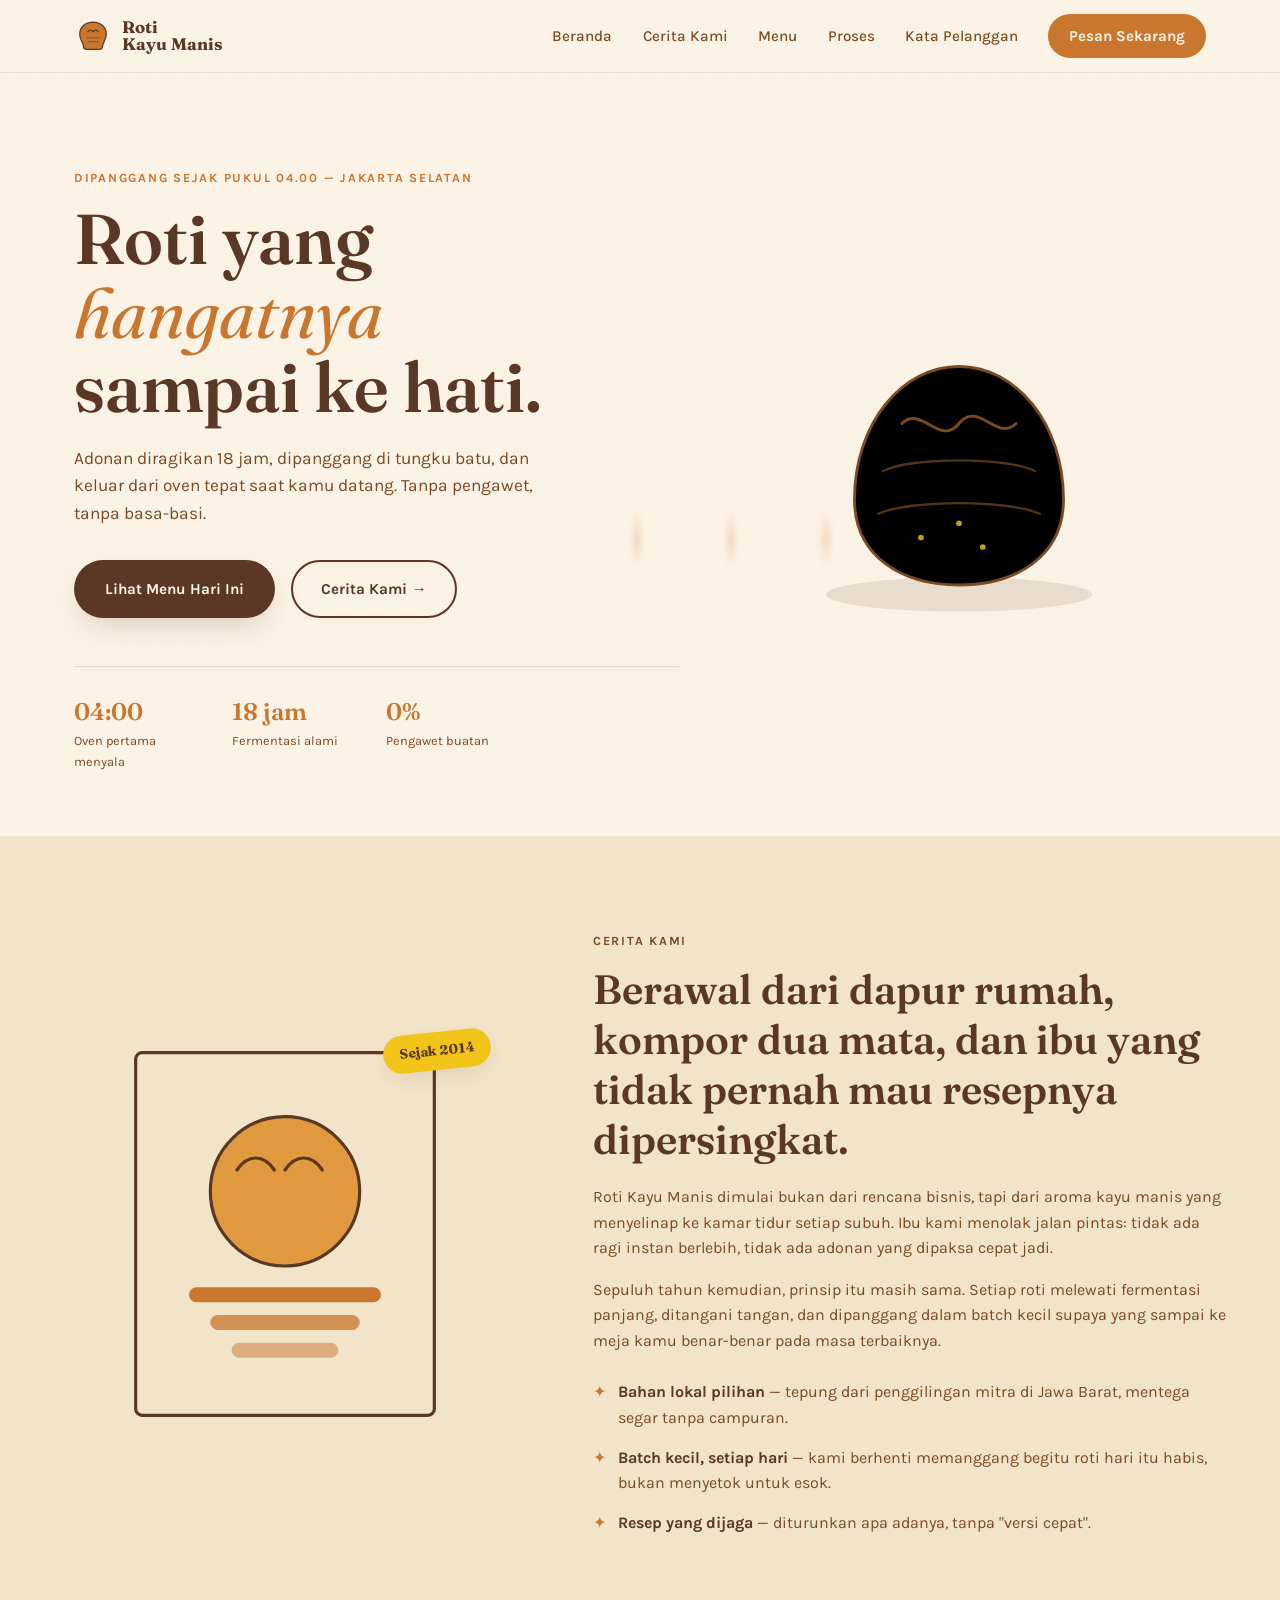
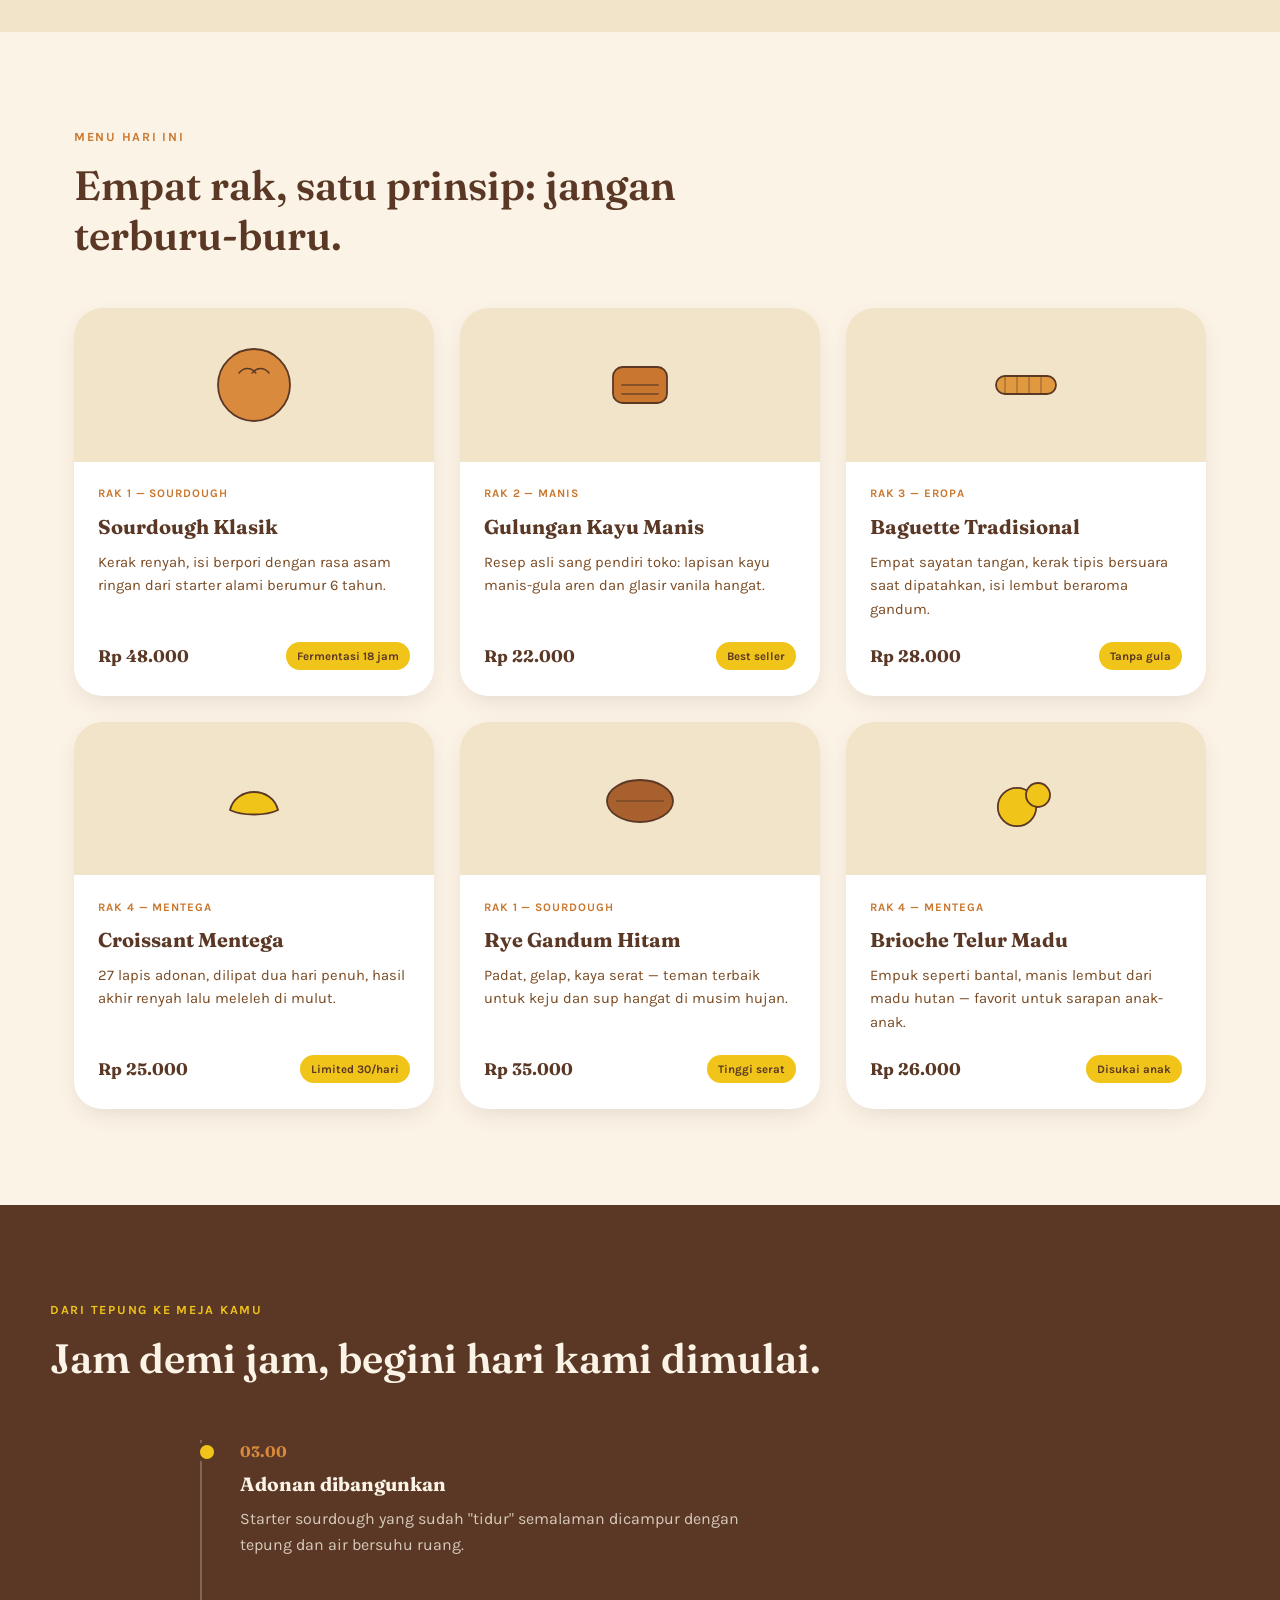
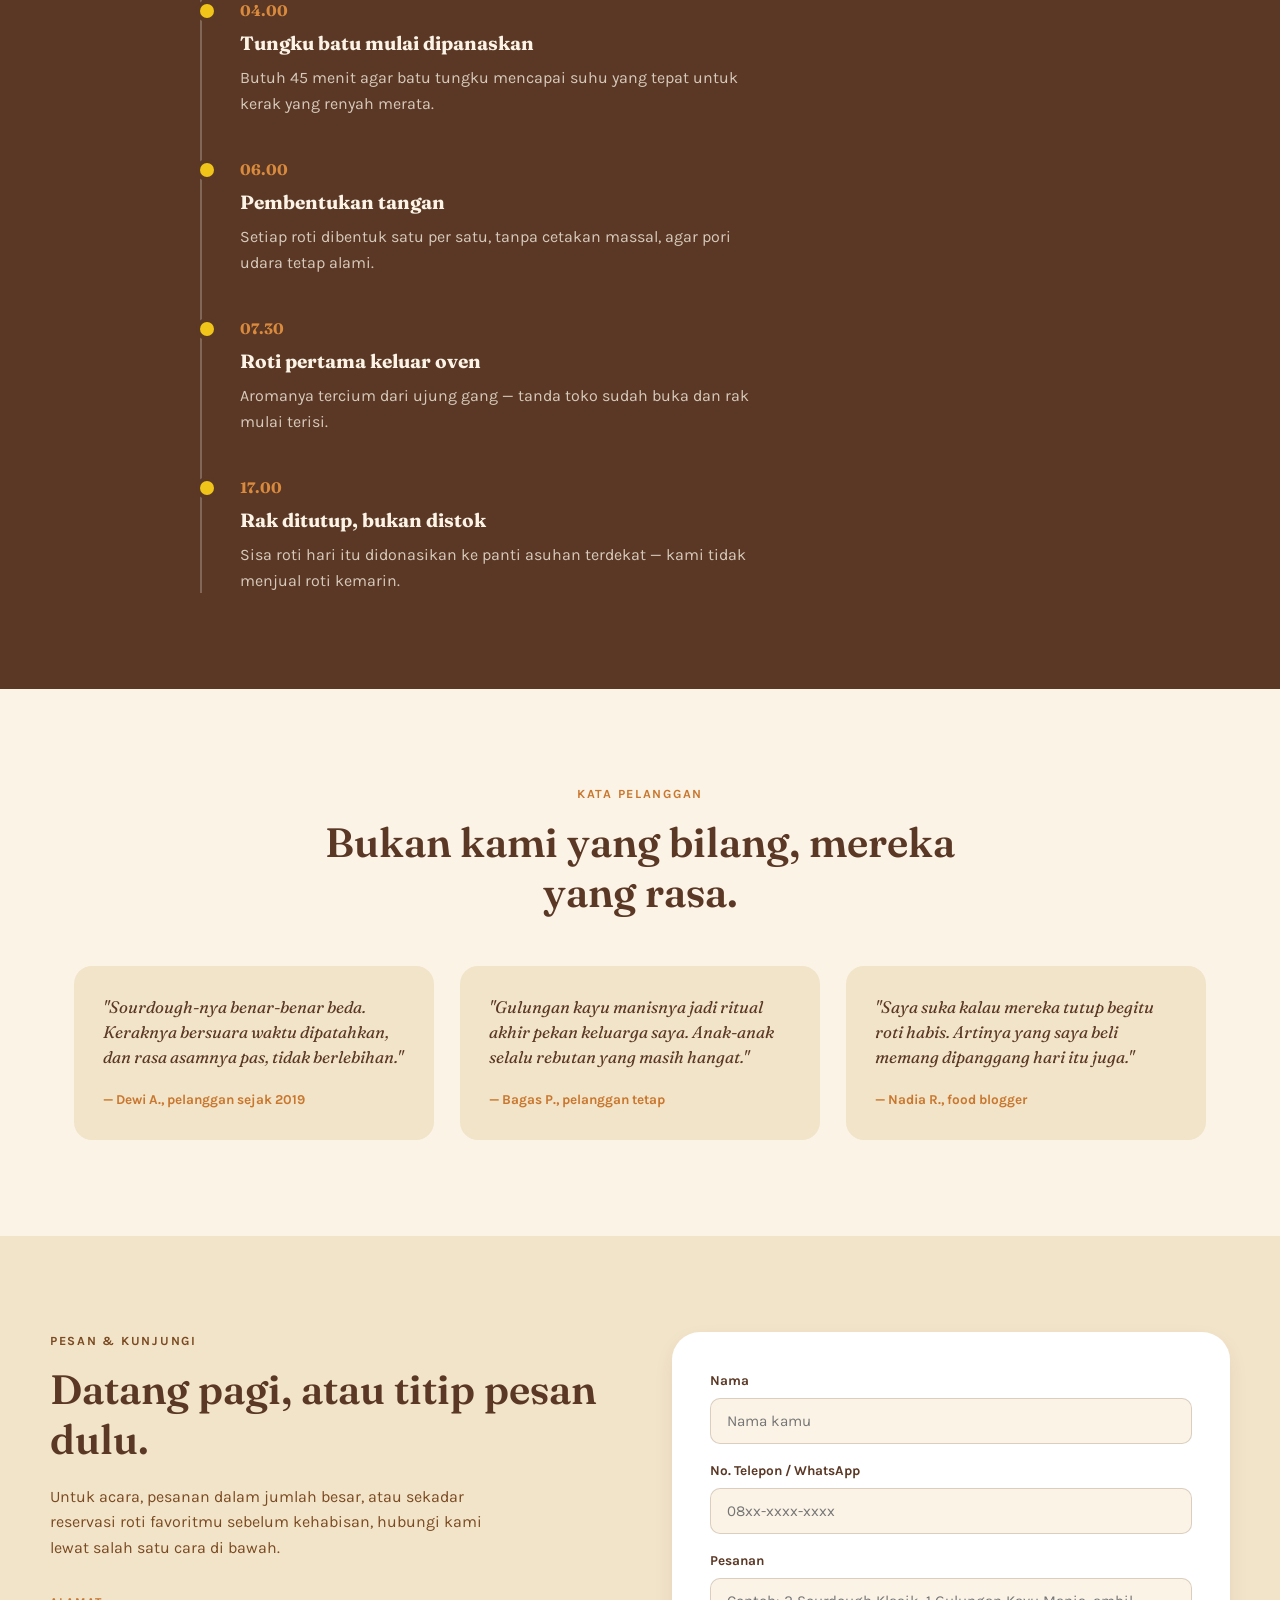
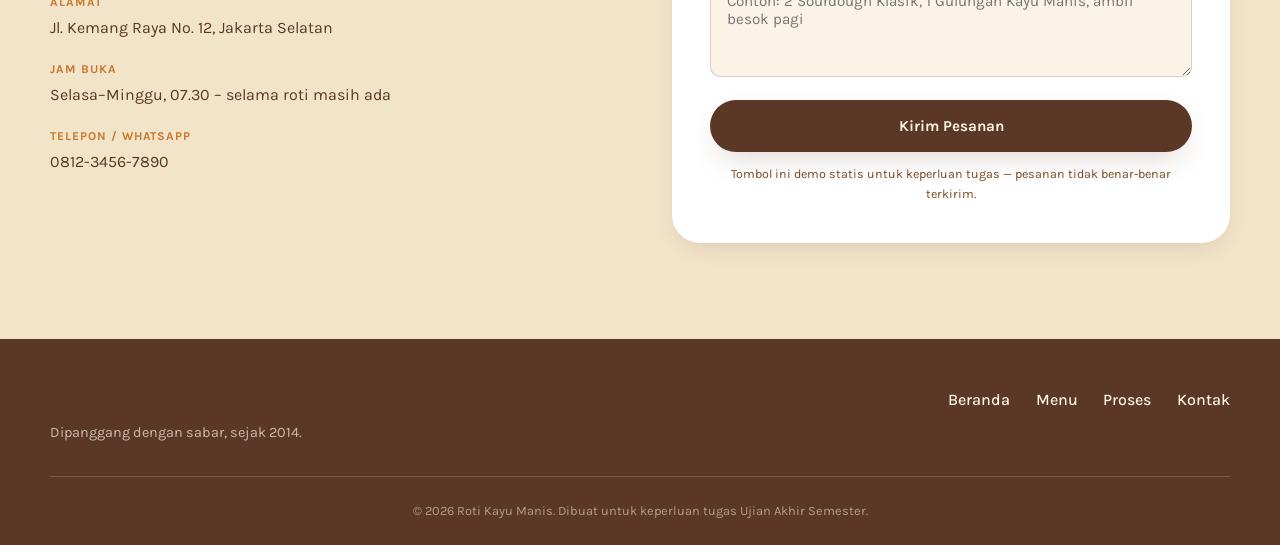
==== index.html @ 939d77a0 "Add files via upload" ====
<!DOCTYPE html>
<html lang="id">
<head>
<meta charset="UTF-8">
<meta name="viewport" content="width=device-width, initial-scale=1.0">
<title>Roti Kayu Manis — Roti Segar Setiap Pagi</title>
<link rel="preconnect" href="https://fonts.googleapis.com">
<link rel="preconnect" href="https://fonts.gstatic.com" crossorigin>
<link href="https://fonts.googleapis.com/css2?family=Fraunces:ital,opsz,wght@0,9..144,300..900;1,9..144,300..900&family=Karla:wght@400;500;700&display=swap" rel="stylesheet">
<link rel="stylesheet" href="style.css">
</head>
<body>

<div class="grain-overlay"></div>

<!-- ====== HEADER ====== -->
<header class="site-header">
  <div class="header-inner">
    <a href="#beranda" class="logo">
      <svg class="logo-mark" viewBox="0 0 60 60" fill="none" xmlns="http://www.w3.org/2000/svg">
        <path d="M30 8C18 8 9 16 9 27c0 9 6 15 6 19 0 3 2 5 5 5h20c3 0 5-2 5-5 0-4 6-10 6-19 0-11-9-19-21-19z" fill="#C9772E"/>
        <path d="M30 8C18 8 9 16 9 27c0 9 6 15 6 19 0 3 2 5 5 5h20c3 0 5-2 5-5 0-4 6-10 6-19 0-11-9-19-21-19z" stroke="#5A3825" stroke-width="2"/>
        <path d="M22 23c2-3 6-3 8 0 2-3 6-3 8 0" stroke="#5A3825" stroke-width="2" stroke-linecap="round"/>
        <line x1="20" y1="33" x2="40" y2="33" stroke="#5A3825" stroke-width="1.5" stroke-linecap="round" opacity="0.6"/>
        <line x1="22" y1="39" x2="38" y2="39" stroke="#5A3825" stroke-width="1.5" stroke-linecap="round" opacity="0.6"/>
      </svg>
      <span class="logo-text">Roti<br>Kayu&nbsp;Manis</span>
    </a>

    <input type="checkbox" id="menu-toggle" class="menu-toggle-input">
    <label for="menu-toggle" class="menu-toggle-btn" aria-label="Buka menu">
      <span></span><span></span><span></span>
    </label>

    <nav class="main-nav">
      <a href="#beranda">Beranda</a>
      <a href="#tentang">Cerita Kami</a>
      <a href="#menu">Menu</a>
      <a href="#proses">Proses</a>
      <a href="#testimoni">Kata Pelanggan</a>
      <a href="#kontak" class="nav-cta">Pesan Sekarang</a>
    </nav>
  </div>
</header>

<!-- ====== HERO ====== -->
<section id="beranda" class="hero">
  <div class="hero-steam" aria-hidden="true">
    <span></span><span></span><span></span><span></span><span></span>
  </div>
  <div class="hero-inner">
    <p class="eyebrow">Dipanggang sejak pukul 04.00 &mdash; Jakarta Selatan</p>
    <h1 class="hero-title">
      Roti yang<br>
      <span class="hero-title-accent">hangatnya</span><br>
      sampai ke hati.
    </h1>
    <p class="hero-sub">Adonan diragikan 18 jam, dipanggang di tungku batu, dan keluar dari oven tepat saat kamu datang. Tanpa pengawet, tanpa basa-basi.</p>
    <div class="hero-actions">
      <a href="#menu" class="btn btn-primary">Lihat Menu Hari Ini</a>
      <a href="#tentang" class="btn btn-ghost">Cerita Kami →</a>
    </div>
    <div class="hero-stats">
      <div class="stat">
        <span class="stat-num">04:00</span>
        <span class="stat-label">Oven pertama menyala</span>
      </div>
      <div class="stat">
        <span class="stat-num">18 jam</span>
        <span class="stat-label">Fermentasi alami</span>
      </div>
      <div class="stat">
        <span class="stat-num">0%</span>
        <span class="stat-label">Pengawet buatan</span>
      </div>
    </div>
  </div>
  <div class="hero-visual" aria-hidden="true">
    <svg viewBox="0 0 400 400" class="hero-bread-svg">
      <ellipse cx="200" cy="330" rx="140" ry="18" fill="#5A3825" opacity="0.12"/>
      <path d="M90 230C90 150 140 90 200 90C260 90 310 150 310 230C310 290 260 320 200 320C140 320 90 290 90 230Z" fill="#D98A3D"/>
      <path d="M90 230C90 150 140 90 200 90C260 90 310 150 310 230C310 290 260 320 200 320C140 320 90 290 90 230Z" stroke="#7A4A22" stroke-width="3"/>
      <path d="M140 150C160 130 180 175 200 150C220 125 240 170 260 150" stroke="#7A4A22" stroke-width="3" stroke-linecap="round" fill="none"/>
      <path d="M120 200C150 185 250 185 280 200" stroke="#7A4A22" stroke-width="2.5" stroke-linecap="round" fill="none" opacity="0.7"/>
      <path d="M115 245C150 230 250 230 285 245" stroke="#7A4A22" stroke-width="2.5" stroke-linecap="round" fill="none" opacity="0.7"/>
      <circle cx="160" cy="270" r="3" fill="#F0C419" opacity="0.8"/>
      <circle cx="225" cy="280" r="3" fill="#F0C419" opacity="0.8"/>
      <circle cx="200" cy="255" r="3" fill="#F0C419" opacity="0.8"/>
    </svg>
  </div>
</section>

<!-- ====== TENTANG / CERITA ====== -->
<section id="tentang" class="about">
  <div class="about-inner">
    <div class="about-image">
      <svg viewBox="0 0 300 360" class="about-svg">
        <rect x="10" y="10" width="280" height="340" rx="6" fill="#F2E4C9" stroke="#5A3825" stroke-width="3"/>
        <circle cx="150" cy="140" r="70" fill="#E0993F" stroke="#5A3825" stroke-width="3"/>
        <path d="M105 120c10-15 25-15 35 0" stroke="#5A3825" stroke-width="3" stroke-linecap="round" fill="none"/>
        <path d="M150 120c10-15 25-15 35 0" stroke="#5A3825" stroke-width="3" stroke-linecap="round" fill="none"/>
        <rect x="60" y="230" width="180" height="14" rx="7" fill="#C9772E"/>
        <rect x="80" y="256" width="140" height="14" rx="7" fill="#C9772E" opacity="0.75"/>
        <rect x="100" y="282" width="100" height="14" rx="7" fill="#C9772E" opacity="0.5"/>
      </svg>
      <span class="about-tag">Sejak 2014</span>
    </div>
    <div class="about-copy">
      <p class="eyebrow">Cerita Kami</p>
      <h2 class="section-title">Berawal dari dapur rumah, kompor dua mata, dan ibu yang tidak pernah mau resepnya dipersingkat.</h2>
      <p>Roti Kayu Manis dimulai bukan dari rencana bisnis, tapi dari aroma kayu manis yang menyelinap ke kamar tidur setiap subuh. Ibu kami menolak jalan pintas: tidak ada ragi instan berlebih, tidak ada adonan yang dipaksa cepat jadi.</p>
      <p>Sepuluh tahun kemudian, prinsip itu masih sama. Setiap roti melewati fermentasi panjang, ditangani tangan, dan dipanggang dalam batch kecil supaya yang sampai ke meja kamu benar-benar pada masa terbaiknya.</p>
      <ul class="about-points">
        <li><strong>Bahan lokal pilihan</strong> — tepung dari penggilingan mitra di Jawa Barat, mentega segar tanpa campuran.</li>
        <li><strong>Batch kecil, setiap hari</strong> — kami berhenti memanggang begitu roti hari itu habis, bukan menyetok untuk esok.</li>
        <li><strong>Resep yang dijaga</strong> — diturunkan apa adanya, tanpa "versi cepat".</li>
      </ul>
    </div>
  </div>
</section>

<!-- ====== MENU ====== -->
<section id="menu" class="menu">
  <div class="menu-head">
    <p class="eyebrow">Menu Hari Ini</p>
    <h2 class="section-title">Empat rak, satu prinsip: jangan terburu-buru.</h2>
  </div>

  <div class="menu-grid">

    <article class="menu-card">
      <div class="menu-card-visual" data-shape="sourdough">
        <svg viewBox="0 0 160 160"><circle cx="80" cy="80" r="60" fill="#D98A3D" stroke="#5A3825" stroke-width="3"/><path d="M55 60c8-10 20-10 28 0M77 60c8-10 20-10 28 0" stroke="#5A3825" stroke-width="2.5" fill="none" stroke-linecap="round"/></svg>
      </div>
      <div class="menu-card-body">
        <span class="menu-rak">Rak 1 &mdash; Sourdough</span>
        <h3>Sourdough Klasik</h3>
        <p>Kerak renyah, isi berpori dengan rasa asam ringan dari starter alami berumur 6 tahun.</p>
        <div class="menu-card-foot">
          <span class="price">Rp 48.000</span>
          <span class="badge">Fermentasi 18 jam</span>
        </div>
      </div>
    </article>

    <article class="menu-card">
      <div class="menu-card-visual" data-shape="cinnamon">
        <svg viewBox="0 0 160 160"><rect x="35" y="50" width="90" height="60" rx="16" fill="#C9772E" stroke="#5A3825" stroke-width="3"/><path d="M50 80h60M50 95h60" stroke="#5A3825" stroke-width="3" stroke-linecap="round" opacity="0.6"/></svg>
      </div>
      <div class="menu-card-body">
        <span class="menu-rak">Rak 2 &mdash; Manis</span>
        <h3>Gulungan Kayu Manis</h3>
        <p>Resep asli sang pendiri toko: lapisan kayu manis-gula aren dan glasir vanila hangat.</p>
        <div class="menu-card-foot">
          <span class="price">Rp 22.000</span>
          <span class="badge">Best seller</span>
        </div>
      </div>
    </article>

    <article class="menu-card">
      <div class="menu-card-visual" data-shape="baguette">
        <svg viewBox="0 0 160 160"><rect x="30" y="65" width="100" height="30" rx="15" fill="#E0993F" stroke="#5A3825" stroke-width="3"/><path d="M45 65v30M65 65v30M85 65v30M105 65v30" stroke="#5A3825" stroke-width="2" opacity="0.5"/></svg>
      </div>
      <div class="menu-card-body">
        <span class="menu-rak">Rak 3 &mdash; Eropa</span>
        <h3>Baguette Tradisional</h3>
        <p>Empat sayatan tangan, kerak tipis bersuara saat dipatahkan, isi lembut beraroma gandum.</p>
        <div class="menu-card-foot">
          <span class="price">Rp 28.000</span>
          <span class="badge">Tanpa gula</span>
        </div>
      </div>
    </article>

    <article class="menu-card">
      <div class="menu-card-visual" data-shape="croissant">
        <svg viewBox="0 0 160 160"><path d="M40 100c10-40 70-40 80 0c-20 10-60 10-80 0Z" fill="#F0C419" stroke="#5A3825" stroke-width="3"/></svg>
      </div>
      <div class="menu-card-body">
        <span class="menu-rak">Rak 4 &mdash; Mentega</span>
        <h3>Croissant Mentega</h3>
        <p>27 lapis adonan, dilipat dua hari penuh, hasil akhir renyah lalu meleleh di mulut.</p>
        <div class="menu-card-foot">
          <span class="price">Rp 25.000</span>
          <span class="badge">Limited 30/hari</span>
        </div>
      </div>
    </article>

    <article class="menu-card">
      <div class="menu-card-visual" data-shape="rye">
        <svg viewBox="0 0 160 160"><ellipse cx="80" cy="85" rx="55" ry="35" fill="#A8602E" stroke="#5A3825" stroke-width="3"/><line x1="40" y1="85" x2="120" y2="85" stroke="#5A3825" stroke-width="2.5" opacity="0.6"/></svg>
      </div>
      <div class="menu-card-body">
        <span class="menu-rak">Rak 1 &mdash; Sourdough</span>
        <h3>Rye Gandum Hitam</h3>
        <p>Padat, gelap, kaya serat &mdash; teman terbaik untuk keju dan sup hangat di musim hujan.</p>
        <div class="menu-card-foot">
          <span class="price">Rp 35.000</span>
          <span class="badge">Tinggi serat</span>
        </div>
      </div>
    </article>

    <article class="menu-card">
      <div class="menu-card-visual" data-shape="brioche">
        <svg viewBox="0 0 160 160"><circle cx="65" cy="95" r="32" fill="#F0C419" stroke="#5A3825" stroke-width="3"/><circle cx="100" cy="75" r="20" fill="#F0C419" stroke="#5A3825" stroke-width="3"/></svg>
      </div>
      <div class="menu-card-body">
        <span class="menu-rak">Rak 4 &mdash; Mentega</span>
        <h3>Brioche Telur Madu</h3>
        <p>Empuk seperti bantal, manis lembut dari madu hutan &mdash; favorit untuk sarapan anak-anak.</p>
        <div class="menu-card-foot">
          <span class="price">Rp 26.000</span>
          <span class="badge">Disukai anak</span>
        </div>
      </div>
    </article>

  </div>
</section>

<!-- ====== PROSES ====== -->
<section id="proses" class="proses">
  <div class="proses-head">
    <p class="eyebrow">Dari Tepung ke Meja Kamu</p>
    <h2 class="section-title">Jam demi jam, begini hari kami dimulai.</h2>
  </div>
  <div class="timeline">
    <div class="timeline-item">
      <span class="timeline-time">03.00</span>
      <div class="timeline-dot"></div>
      <div class="timeline-text">
        <h3>Adonan dibangunkan</h3>
        <p>Starter sourdough yang sudah "tidur" semalaman dicampur dengan tepung dan air bersuhu ruang.</p>
      </div>
    </div>
    <div class="timeline-item">
      <span class="timeline-time">04.00</span>
      <div class="timeline-dot"></div>
      <div class="timeline-text">
        <h3>Tungku batu mulai dipanaskan</h3>
        <p>Butuh 45 menit agar batu tungku mencapai suhu yang tepat untuk kerak yang renyah merata.</p>
      </div>
    </div>
    <div class="timeline-item">
      <span class="timeline-time">06.00</span>
      <div class="timeline-dot"></div>
      <div class="timeline-text">
        <h3>Pembentukan tangan</h3>
        <p>Setiap roti dibentuk satu per satu, tanpa cetakan massal, agar pori udara tetap alami.</p>
      </div>
    </div>
    <div class="timeline-item">
      <span class="timeline-time">07.30</span>
      <div class="timeline-dot"></div>
      <div class="timeline-text">
        <h3>Roti pertama keluar oven</h3>
        <p>Aromanya tercium dari ujung gang &mdash; tanda toko sudah buka dan rak mulai terisi.</p>
      </div>
    </div>
    <div class="timeline-item">
      <span class="timeline-time">17.00</span>
      <div class="timeline-dot"></div>
      <div class="timeline-text">
        <h3>Rak ditutup, bukan distok</h3>
        <p>Sisa roti hari itu didonasikan ke panti asuhan terdekat &mdash; kami tidak menjual roti kemarin.</p>
      </div>
    </div>
  </div>
</section>

<!-- ====== TESTIMONI ====== -->
<section id="testimoni" class="testimoni">
  <p class="eyebrow center">Kata Pelanggan</p>
  <h2 class="section-title center">Bukan kami yang bilang, mereka yang rasa.</h2>
  <div class="testimoni-grid">
    <figure class="testimoni-card">
      <blockquote>"Sourdough-nya benar-benar beda. Keraknya bersuara waktu dipatahkan, dan rasa asamnya pas, tidak berlebihan."</blockquote>
      <figcaption>— Dewi A., pelanggan sejak 2019</figcaption>
    </figure>
    <figure class="testimoni-card">
      <blockquote>"Gulungan kayu manisnya jadi ritual akhir pekan keluarga saya. Anak-anak selalu rebutan yang masih hangat."</blockquote>
      <figcaption>— Bagas P., pelanggan tetap</figcaption>
    </figure>
    <figure class="testimoni-card">
      <blockquote>"Saya suka kalau mereka tutup begitu roti habis. Artinya yang saya beli memang dipanggang hari itu juga."</blockquote>
      <figcaption>— Nadia R., food blogger</figcaption>
    </figure>
  </div>
</section>

<!-- ====== KONTAK / PESAN ====== -->
<section id="kontak" class="kontak">
  <div class="kontak-inner">
    <div class="kontak-copy">
      <p class="eyebrow">Pesan & Kunjungi</p>
      <h2 class="section-title">Datang pagi, atau titip pesan dulu.</h2>
      <p>Untuk acara, pesanan dalam jumlah besar, atau sekadar reservasi roti favoritmu sebelum kehabisan, hubungi kami lewat salah satu cara di bawah.</p>
      <div class="kontak-list">
        <div class="kontak-item">
          <span class="kontak-label">Alamat</span>
          <span>Jl. Kemang Raya No. 12, Jakarta Selatan</span>
        </div>
        <div class="kontak-item">
          <span class="kontak-label">Jam Buka</span>
          <span>Selasa&ndash;Minggu, 07.30 &ndash; selama roti masih ada</span>
        </div>
        <div class="kontak-item">
          <span class="kontak-label">Telepon / WhatsApp</span>
          <span>0812-3456-7890</span>
        </div>
      </div>
    </div>
    <form class="kontak-form" onsubmit="return false;">
      <label for="nama">Nama</label>
      <input type="text" id="nama" name="nama" placeholder="Nama kamu" required>

      <label for="telepon">No. Telepon / WhatsApp</label>
      <input type="tel" id="telepon" name="telepon" placeholder="08xx-xxxx-xxxx" required>

      <label for="pesan">Pesanan</label>
      <textarea id="pesan" name="pesan" rows="4" placeholder="Contoh: 2 Sourdough Klasik, 1 Gulungan Kayu Manis, ambil besok pagi"></textarea>

      <button type="submit" class="btn btn-primary btn-full">Kirim Pesanan</button>
      <p class="form-note">Tombol ini demo statis untuk keperluan tugas &mdash; pesanan tidak benar-benar terkirim.</p>
    </form>
  </div>
</section>

<!-- ====== FOOTER ====== -->
<footer class="site-footer">
  <div class="footer-inner">
    <div class="footer-brand">
      <span class="logo-text small">Roti Kayu Manis</span>
      <p>Dipanggang dengan sabar, sejak 2014.</p>
    </div>
    <div class="footer-links">
      <a href="#beranda">Beranda</a>
      <a href="#menu">Menu</a>
      <a href="#proses">Proses</a>
      <a href="#kontak">Kontak</a>
    </div>
  </div>
  <p class="footer-copy">© 2026 Roti Kayu Manis. Dibuat untuk keperluan tugas Ujian Akhir Semester.</p>
</footer>

</body>
</html>
---- style.css ----
/* =========================================================
   ROTI KAYU MANIS — Stylesheet
   Palette  : #FBF3E6 (krim tepung) #5A3825 (cokelat panggang)
              #C9772E (karamel) #D98A3D (roti madu) #F0C419 (mentega)
   Display  : Fraunces (serif berkarakter, untuk judul)
   Body     : Karla (sans, untuk teks & UI)
   ========================================================= */

:root{
  --cream:      #FBF3E6;
  --cream-deep: #F2E4C9;
  --brown:      #5A3825;
  --brown-soft: #7A4A22;
  --caramel:    #C9772E;
  --honey:      #D98A3D;
  --butter:     #F0C419;
  --rye:        #A8602E;

  --font-display: "Fraunces", serif;
  --font-body: "Karla", sans-serif;

  --radius-s: 10px;
  --radius-m: 18px;
  --radius-l: 28px;

  --shadow-soft: 0 12px 30px -10px rgba(90,56,37,0.25);
  --shadow-card: 0 8px 24px -8px rgba(90,56,37,0.18);
}

*{ box-sizing: border-box; }
html{ scroll-behavior: smooth; }

body{
  margin: 0;
  background: var(--cream);
  color: var(--brown);
  font-family: var(--font-body);
  line-height: 1.6;
  -webkit-font-smoothing: antialiased;
  overflow-x: hidden;
}

img, svg{ display: block; max-width: 100%; }

a{ color: inherit; text-decoration: none; }

ul{ margin: 0; padding: 0; }

/* subtle paper-grain texture overlay across whole site */
.grain-overlay{
  position: fixed;
  inset: 0;
  pointer-events: none;
  z-index: 999;
  opacity: 0.5;
  mix-blend-mode: multiply;
  background-image:
    radial-gradient(rgba(90,56,37,0.035) 1px, transparent 1px);
  background-size: 3px 3px;
}

@media (prefers-reduced-motion: reduce){
  *{ animation: none !important; transition: none !important; }
  html{ scroll-behavior: auto; }
}

/* ---------- Shared type ---------- */
.eyebrow{
  font-family: var(--font-body);
  font-weight: 700;
  font-size: 0.78rem;
  letter-spacing: 0.14em;
  text-transform: uppercase;
  color: var(--caramel);
  margin: 0 0 0.8rem;
}
.eyebrow.center{ text-align: center; }

.section-title{
  font-family: var(--font-display);
  font-weight: 600;
  font-style: normal;
  font-size: clamp(1.7rem, 3.2vw, 2.6rem);
  line-height: 1.22;
  margin: 0 0 1.2rem;
  color: var(--brown);
}
.section-title.center{ text-align: center; max-width: 720px; margin-inline: auto; margin-bottom: 3rem; }

/* ---------- Buttons ---------- */
.btn{
  display: inline-flex;
  align-items: center;
  justify-content: center;
  gap: 0.5rem;
  font-family: var(--font-body);
  font-weight: 700;
  font-size: 0.95rem;
  padding: 0.95rem 1.8rem;
  border-radius: 999px;
  border: 2px solid transparent;
  cursor: pointer;
  transition: transform 0.18s ease, box-shadow 0.18s ease, background 0.18s ease;
  white-space: nowrap;
}
.btn-primary{
  background: var(--brown);
  color: var(--cream);
  box-shadow: var(--shadow-soft);
}
.btn-primary:hover{ transform: translateY(-2px); background: var(--brown-soft); }
.btn-ghost{
  background: transparent;
  border-color: var(--brown);
  color: var(--brown);
}
.btn-ghost:hover{ background: var(--brown); color: var(--cream); }
.btn-full{ width: 100%; }
.btn:focus-visible{ outline: 3px solid var(--butter); outline-offset: 2px; }

/* =========================================================
   HEADER
   ========================================================= */
.site-header{
  position: sticky;
  top: 0;
  z-index: 100;
  background: rgba(251,243,230,0.92);
  backdrop-filter: blur(8px);
  border-bottom: 1px solid rgba(90,56,37,0.12);
}
.header-inner{
  max-width: 1180px;
  margin: 0 auto;
  padding: 0.9rem 1.5rem;
  display: flex;
  align-items: center;
  justify-content: space-between;
}
.logo{
  display: flex;
  align-items: center;
  gap: 0.6rem;
}
.logo-mark{ width: 38px; height: 38px; flex-shrink: 0; }
.logo-text{
  font-family: var(--font-display);
  font-weight: 700;
  font-size: 1.05rem;
  line-height: 1.05;
  color: var(--brown);
}
.logo-text.small{ font-size: 1.2rem; }

.main-nav{
  display: flex;
  align-items: center;
  gap: 1.9rem;
  font-weight: 500;
  font-size: 0.95rem;
}
.main-nav a{ position: relative; color: var(--brown-soft); transition: color 0.2s; }
.main-nav a:hover{ color: var(--caramel); }
.main-nav a.nav-cta{
  background: var(--caramel);
  color: var(--cream);
  padding: 0.6rem 1.3rem;
  border-radius: 999px;
  font-weight: 700;
}
.main-nav a.nav-cta:hover{ background: var(--brown); color: var(--cream); }

.menu-toggle-input{ display: none; }
.menu-toggle-btn{
  display: none;
  flex-direction: column;
  gap: 5px;
  cursor: pointer;
  padding: 6px;
}
.menu-toggle-btn span{
  width: 24px; height: 2.5px;
  background: var(--brown);
  border-radius: 2px;
  transition: transform 0.25s, opacity 0.25s;
}

/* =========================================================
   HERO
   ========================================================= */
.hero{
  position: relative;
  max-width: 1180px;
  margin: 0 auto;
  padding: clamp(3rem, 8vw, 6rem) 1.5rem 4rem;
  display: grid;
  grid-template-columns: 1.1fr 0.9fr;
  align-items: center;
  gap: 2rem;
}

.hero-title{
  font-family: var(--font-display);
  font-weight: 600;
  font-size: clamp(2.6rem, 6vw, 4.4rem);
  line-height: 1.05;
  margin: 0 0 1.3rem;
  color: var(--brown);
}
.hero-title-accent{
  font-style: italic;
  font-weight: 400;
  color: var(--caramel);
}
.hero-sub{
  max-width: 480px;
  font-size: 1.08rem;
  color: var(--brown-soft);
  margin: 0 0 2rem;
}
.hero-actions{ display: flex; gap: 1rem; flex-wrap: wrap; margin-bottom: 3rem; }

.hero-stats{
  display: flex;
  gap: clamp(1.5rem, 4vw, 3rem);
  border-top: 1px solid rgba(90,56,37,0.15);
  padding-top: 1.6rem;
}
.stat{ display: flex; flex-direction: column; }
.stat-num{
  font-family: var(--font-display);
  font-weight: 600;
  font-size: 1.5rem;
  color: var(--caramel);
}
.stat-label{
  font-size: 0.8rem;
  color: var(--brown-soft);
  max-width: 110px;
}

.hero-visual{
  position: relative;
  display: flex;
  justify-content: center;
}
.hero-bread-svg{
  width: min(380px, 100%);
  animation: float-bread 6s ease-in-out infinite;
  filter: drop-shadow(var(--shadow-soft));
}
@keyframes float-bread{
  0%, 100%{ transform: translateY(0); }
  50%{ transform: translateY(-12px); }
}

/* steam wisps rising behind the bread */
.hero-steam{
  position: absolute;
  inset: 0;
  z-index: 0;
  pointer-events: none;
}
.hero-steam span{
  position: absolute;
  bottom: 35%;
  width: 6px;
  height: 60px;
  background: linear-gradient(to top, rgba(217,138,61,0.0), rgba(217,138,61,0.35), rgba(217,138,61,0.0));
  border-radius: 50%;
  filter: blur(3px);
  animation: rise 4.5s ease-in infinite;
}
.hero-steam span:nth-child(1){ right: 18%; animation-delay: 0s; }
.hero-steam span:nth-child(2){ right: 26%; animation-delay: 1s; }
.hero-steam span:nth-child(3){ right: 34%; animation-delay: 2s; }
.hero-steam span:nth-child(4){ right: 42%; animation-delay: 0.6s; }
.hero-steam span:nth-child(5){ right: 50%; animation-delay: 1.8s; }
@keyframes rise{
  0%{ transform: translateY(0) scaleX(1); opacity: 0; }
  20%{ opacity: 1; }
  100%{ transform: translateY(-160px) scaleX(1.6); opacity: 0; }
}

/* =========================================================
   ABOUT
   ========================================================= */
.about{ background: var(--cream-deep); padding: clamp(4rem, 8vw, 6rem) 1.5rem; }
.about-inner{
  max-width: 1180px;
  margin: 0 auto;
  display: grid;
  grid-template-columns: 0.85fr 1.15fr;
  gap: clamp(2rem, 6vw, 4.5rem);
  align-items: center;
}
.about-image{ position: relative; }
.about-svg{
  width: 100%;
  max-width: 320px;
  margin-inline: auto;
  filter: drop-shadow(var(--shadow-card));
}
.about-tag{
  position: absolute;
  top: -10px;
  right: clamp(0px, 8%, 30px);
  background: var(--butter);
  color: var(--brown);
  font-family: var(--font-display);
  font-weight: 700;
  font-size: 0.85rem;
  padding: 0.5rem 1rem;
  border-radius: 999px;
  transform: rotate(-6deg);
  box-shadow: var(--shadow-card);
}
.about-copy p{ color: var(--brown-soft); }
.about-points{ list-style: none; margin-top: 1.6rem; display: flex; flex-direction: column; gap: 0.9rem; }
.about-points li{
  padding-left: 1.6rem;
  position: relative;
  color: var(--brown-soft);
}
.about-points li::before{
  content: "✦";
  position: absolute;
  left: 0;
  color: var(--caramel);
}
.about-points strong{ color: var(--brown); }

/* =========================================================
   MENU
   ========================================================= */
.menu{ max-width: 1180px; margin: 0 auto; padding: clamp(4rem, 8vw, 6rem) 1.5rem; }
.menu-head{ max-width: 640px; margin-bottom: 3rem; }

.menu-grid{
  display: grid;
  grid-template-columns: repeat(3, 1fr);
  gap: 1.6rem;
}
.menu-card{
  background: #fff;
  border-radius: var(--radius-l);
  overflow: hidden;
  box-shadow: var(--shadow-card);
  transition: transform 0.25s ease, box-shadow 0.25s ease;
  display: flex;
  flex-direction: column;
}
.menu-card:hover{ transform: translateY(-6px); box-shadow: 0 18px 34px -10px rgba(90,56,37,0.28); }

.menu-card-visual{
  background: var(--cream-deep);
  padding: 1.8rem;
  display: flex;
  justify-content: center;
}
.menu-card-visual svg{ width: 96px; height: 96px; }

.menu-card-body{ padding: 1.4rem 1.5rem 1.6rem; display: flex; flex-direction: column; gap: 0.5rem; flex-grow: 1; }
.menu-rak{
  font-size: 0.72rem;
  font-weight: 700;
  letter-spacing: 0.08em;
  text-transform: uppercase;
  color: var(--caramel);
}
.menu-card-body h3{
  font-family: var(--font-display);
  font-size: 1.25rem;
  margin: 0;
  color: var(--brown);
}
.menu-card-body p{ font-size: 0.92rem; color: var(--brown-soft); margin: 0; flex-grow: 1; }
.menu-card-foot{
  display: flex;
  align-items: center;
  justify-content: space-between;
  margin-top: 0.8rem;
}
.price{ font-family: var(--font-display); font-weight: 700; font-size: 1.05rem; color: var(--brown); }
.badge{
  font-size: 0.72rem;
  font-weight: 700;
  background: var(--butter);
  color: var(--brown);
  padding: 0.3rem 0.7rem;
  border-radius: 999px;
}

/* =========================================================
   PROSES (timeline)
   ========================================================= */
.proses{ background: var(--brown); color: var(--cream); padding: clamp(4rem, 8vw, 6rem) 1.5rem; }
.proses-head{ max-width: 1180px; margin: 0 auto 3.5rem; }
.proses .eyebrow{ color: var(--butter); }
.proses .section-title{ color: var(--cream); }

.timeline{
  max-width: 880px;
  margin: 0 auto;
  position: relative;
  padding-left: 2.4rem;
  border-left: 2px solid rgba(251,243,230,0.25);
}
.timeline-item{ position: relative; padding-bottom: 2.6rem; }
.timeline-item:last-child{ padding-bottom: 0; }
.timeline-dot{
  position: absolute;
  left: -2.55rem;
  top: 0.35rem;
  width: 14px; height: 14px;
  border-radius: 50%;
  background: var(--butter);
  box-shadow: 0 0 0 4px var(--brown);
}
.timeline-time{
  font-family: var(--font-display);
  font-weight: 700;
  font-size: 0.95rem;
  color: var(--honey);
  display: block;
  margin-bottom: 0.3rem;
}
.timeline-text h3{
  font-family: var(--font-display);
  font-size: 1.2rem;
  margin: 0 0 0.4rem;
}
.timeline-text p{ color: rgba(251,243,230,0.78); margin: 0; max-width: 520px; }

/* =========================================================
   TESTIMONI
   ========================================================= */
.testimoni{ max-width: 1180px; margin: 0 auto; padding: clamp(4rem, 8vw, 6rem) 1.5rem; }
.testimoni-grid{
  display: grid;
  grid-template-columns: repeat(3, 1fr);
  gap: 1.6rem;
}
.testimoni-card{
  background: var(--cream-deep);
  border-radius: var(--radius-m);
  padding: 1.8rem;
  margin: 0;
}
.testimoni-card blockquote{
  margin: 0 0 1.2rem;
  font-family: var(--font-display);
  font-style: italic;
  font-size: 1.05rem;
  line-height: 1.5;
  color: var(--brown);
}
.testimoni-card figcaption{
  font-size: 0.85rem;
  font-weight: 700;
  color: var(--caramel);
}

/* =========================================================
   KONTAK
   ========================================================= */
.kontak{ background: var(--cream-deep); padding: clamp(4rem, 8vw, 6rem) 1.5rem; }
.kontak-inner{
  max-width: 1180px;
  margin: 0 auto;
  display: grid;
  grid-template-columns: 1fr 1fr;
  gap: clamp(2rem, 6vw, 4rem);
}
.kontak-copy p{ color: var(--brown-soft); max-width: 460px; }
.kontak-list{ margin-top: 2rem; display: flex; flex-direction: column; gap: 1.2rem; }
.kontak-item{ display: flex; flex-direction: column; gap: 0.2rem; }
.kontak-label{
  font-size: 0.75rem;
  font-weight: 700;
  letter-spacing: 0.08em;
  text-transform: uppercase;
  color: var(--caramel);
}

.kontak-form{
  background: #fff;
  border-radius: var(--radius-l);
  padding: clamp(1.6rem, 4vw, 2.4rem);
  box-shadow: var(--shadow-card);
  display: flex;
  flex-direction: column;
}
.kontak-form label{
  font-size: 0.85rem;
  font-weight: 700;
  color: var(--brown);
  margin: 1rem 0 0.4rem;
}
.kontak-form label:first-child{ margin-top: 0; }
.kontak-form input,
.kontak-form textarea{
  font-family: var(--font-body);
  font-size: 0.95rem;
  padding: 0.8rem 1rem;
  border: 1.5px solid rgba(90,56,37,0.2);
  border-radius: var(--radius-s);
  background: var(--cream);
  color: var(--brown);
  resize: vertical;
}
.kontak-form input:focus,
.kontak-form textarea:focus{
  outline: none;
  border-color: var(--caramel);
  box-shadow: 0 0 0 3px rgba(201,119,46,0.18);
}
.kontak-form .btn{ margin-top: 1.4rem; }
.form-note{
  font-size: 0.78rem;
  color: var(--brown-soft);
  text-align: center;
  margin: 0.8rem 0 0;
}

/* =========================================================
   FOOTER
   ========================================================= */
.site-footer{ background: var(--brown); color: var(--cream); padding: 3rem 1.5rem 1.5rem; }
.footer-inner{
  max-width: 1180px;
  margin: 0 auto;
  display: flex;
  justify-content: space-between;
  align-items: flex-start;
  flex-wrap: wrap;
  gap: 1.5rem;
  padding-bottom: 2rem;
  border-bottom: 1px solid rgba(251,243,230,0.18);
}
.footer-brand p{ margin: 0.5rem 0 0; color: rgba(251,243,230,0.7); font-size: 0.9rem; }
.footer-links{ display: flex; gap: 1.6rem; font-weight: 500; }
.footer-links a:hover{ color: var(--butter); }
.footer-copy{
  max-width: 1180px;
  margin: 1.5rem auto 0;
  font-size: 0.8rem;
  color: rgba(251,243,230,0.55);
  text-align: center;
}

/* =========================================================
   RESPONSIVE
   ========================================================= */
@media (max-width: 980px){
  .hero{ grid-template-columns: 1fr; text-align: left; }
  .hero-visual{ order: -1; max-width: 280px; margin: 0 auto; }
  .about-inner{ grid-template-columns: 1fr; }
  .about-image{ order: -1; max-width: 280px; margin: 0 auto 1rem; }
  .menu-grid{ grid-template-columns: repeat(2, 1fr); }
  .testimoni-grid{ grid-template-columns: 1fr; }
  .kontak-inner{ grid-template-columns: 1fr; }
}

@media (max-width: 760px){
  .menu-toggle-btn{ display: flex; }
  .main-nav{
    position: absolute;
    top: 100%;
    left: 0;
    right: 0;
    background: var(--cream);
    flex-direction: column;
    align-items: flex-start;
    gap: 0;
    padding: 0;
    max-height: 0;
    overflow: hidden;
    transition: max-height 0.3s ease;
    border-bottom: 1px solid rgba(90,56,37,0.12);
  }
  .main-nav a{
    width: 100%;
    padding: 1rem 1.5rem;
    border-top: 1px solid rgba(90,56,37,0.08);
  }
  .main-nav a.nav-cta{ border-radius: 0; text-align: center; margin: 0.6rem 1.5rem; width: auto; }
  .menu-toggle-input:checked ~ .main-nav{ max-height: 420px; }
  .menu-toggle-input:checked ~ .menu-toggle-btn span:nth-child(1){ transform: translateY(7px) rotate(45deg); }
  .menu-toggle-input:checked ~ .menu-toggle-btn span:nth-child(2){ opacity: 0; }
  .menu-toggle-input:checked ~ .menu-toggle-btn span:nth-child(3){ transform: translateY(-7px) rotate(-45deg); }

  .hero-stats{ flex-wrap: wrap; gap: 1.6rem; }
  .menu-grid{ grid-template-columns: 1fr; }
}

@media (max-width: 480px){
  .hero-title{ font-size: 2.4rem; }
  .hero-actions{ flex-direction: column; align-items: stretch; }
}
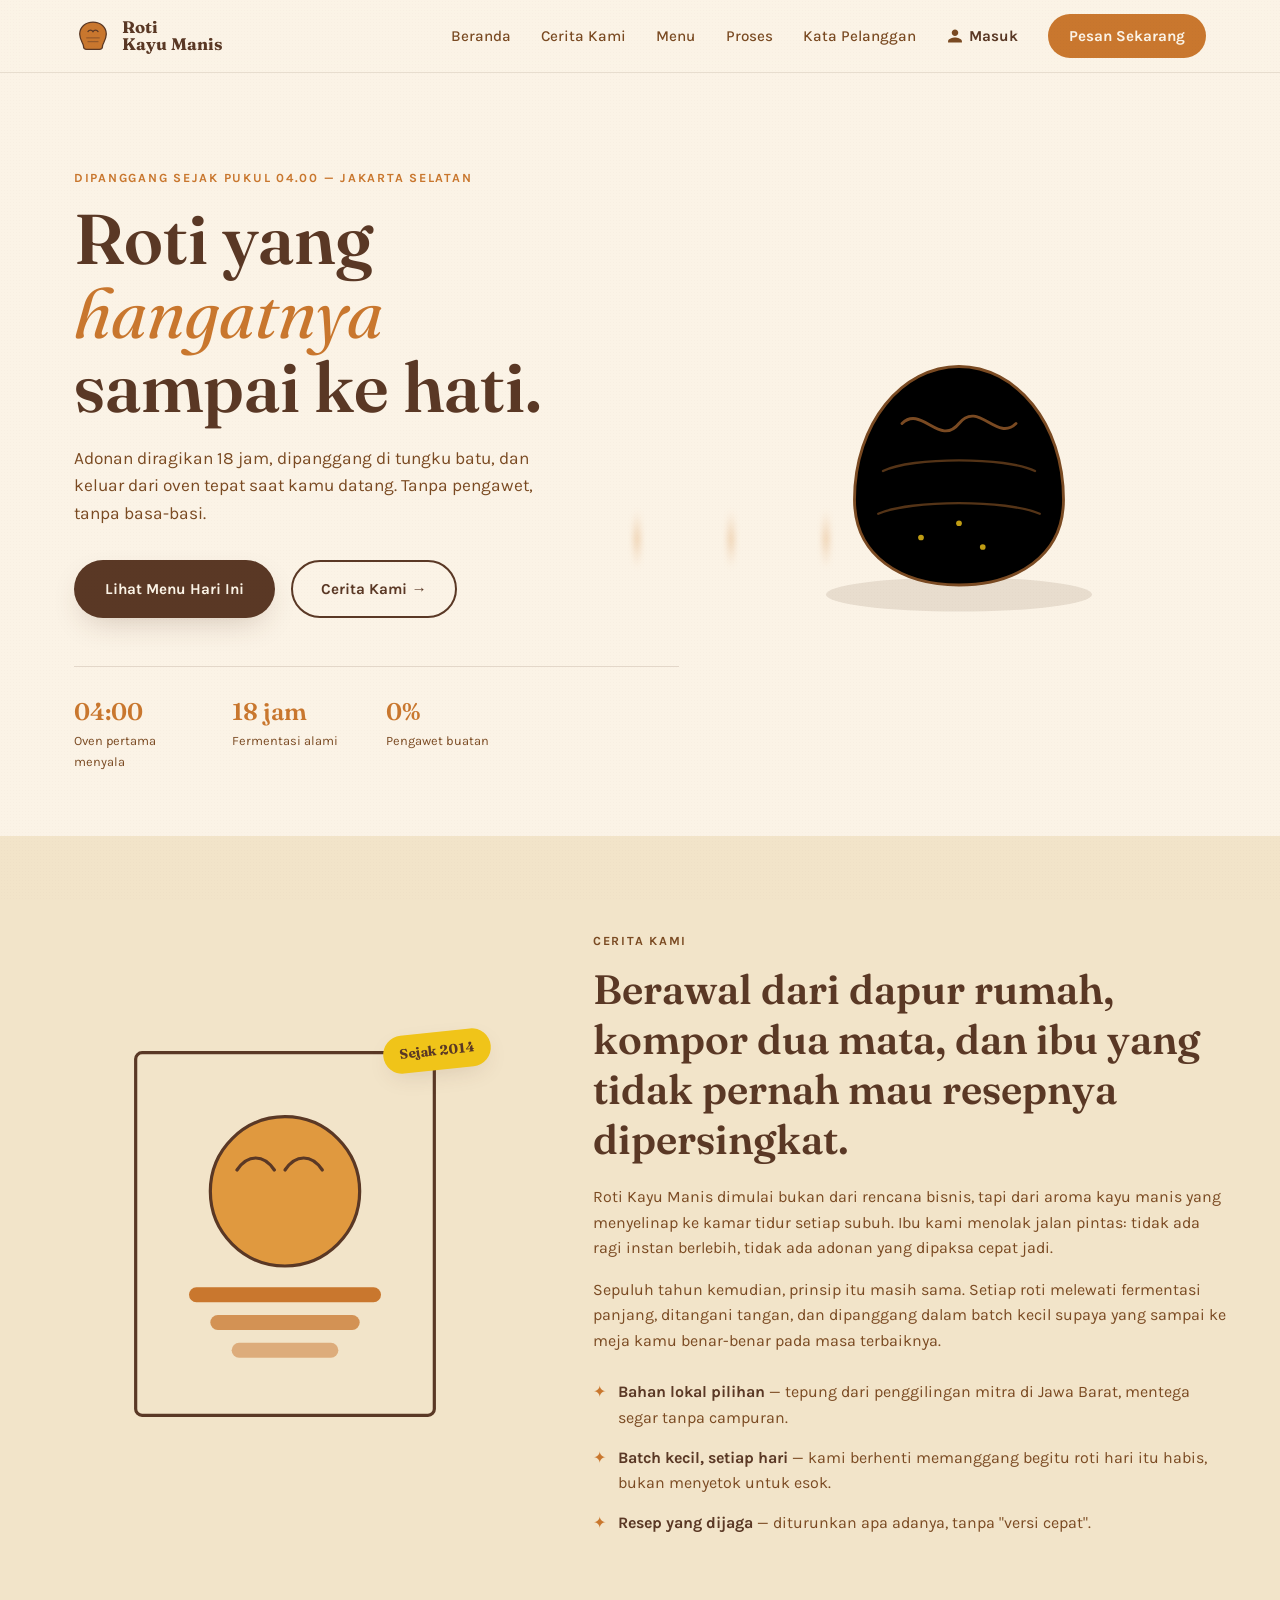
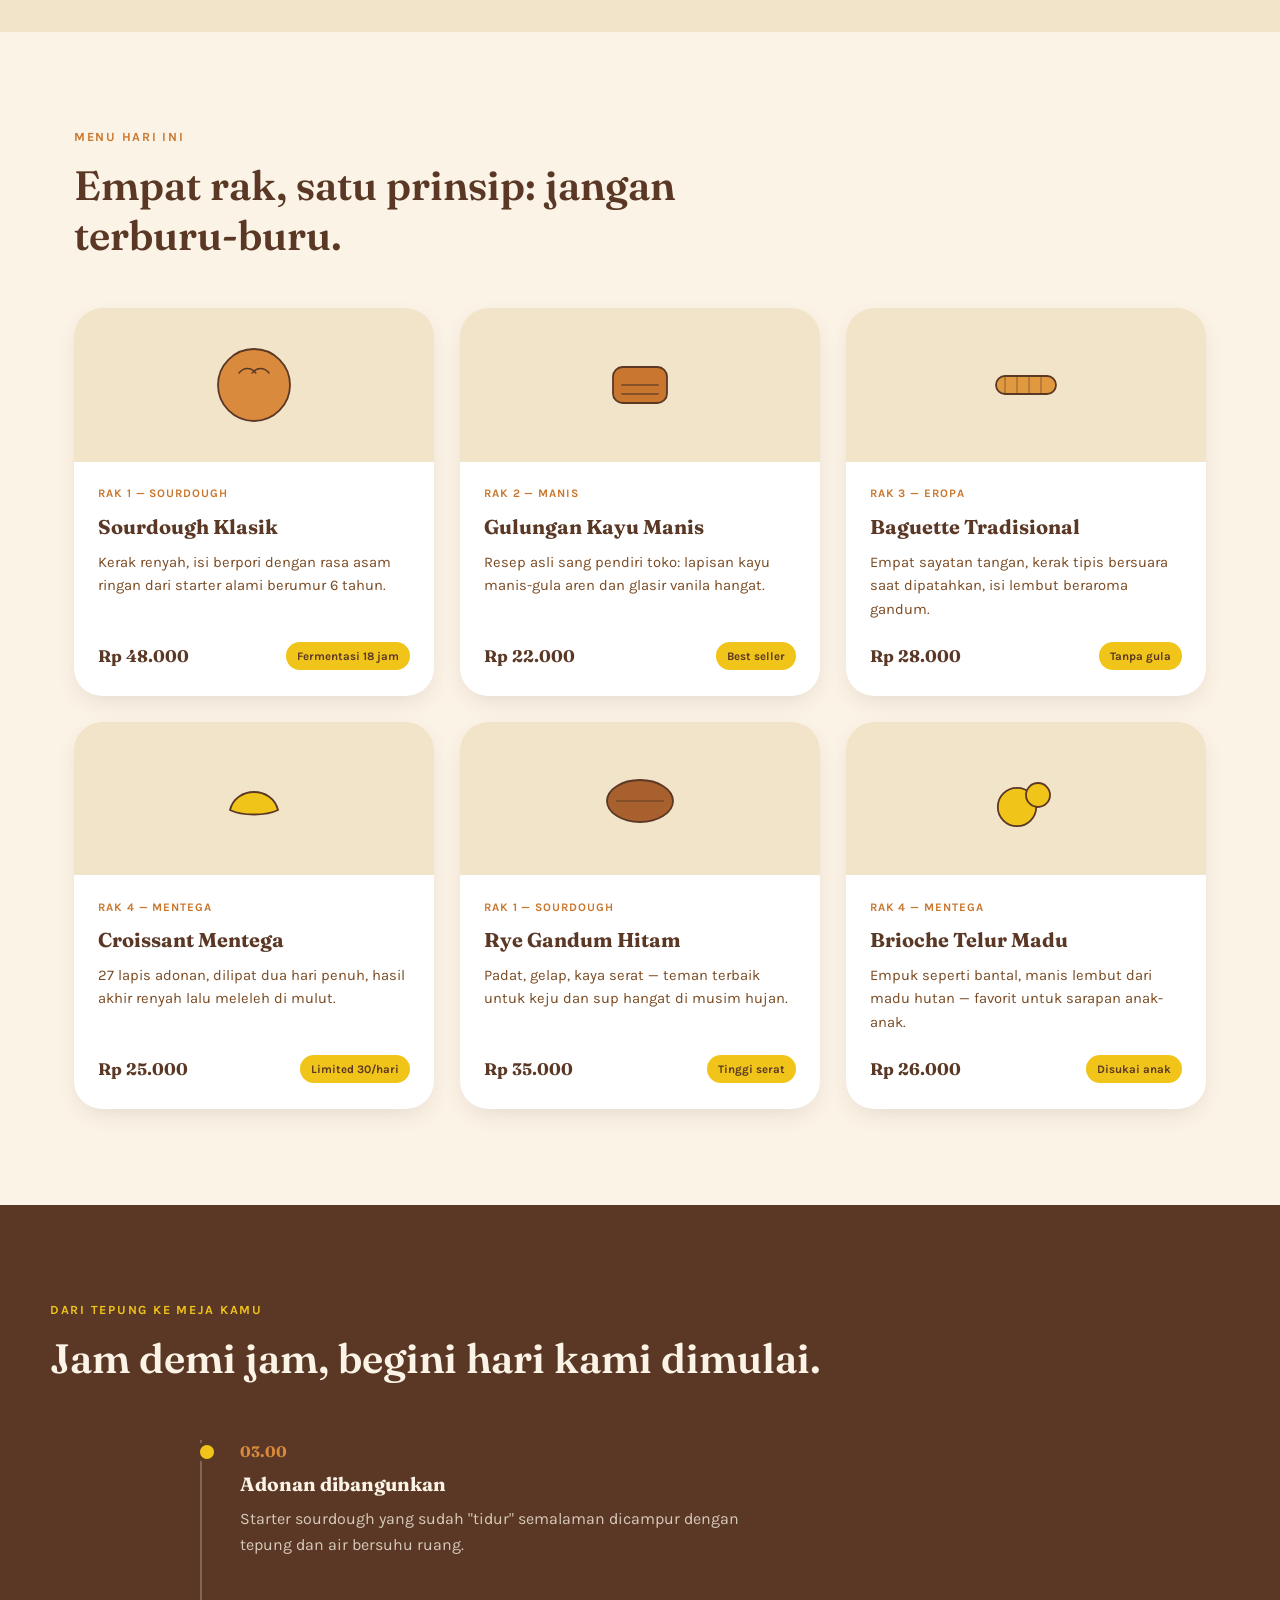
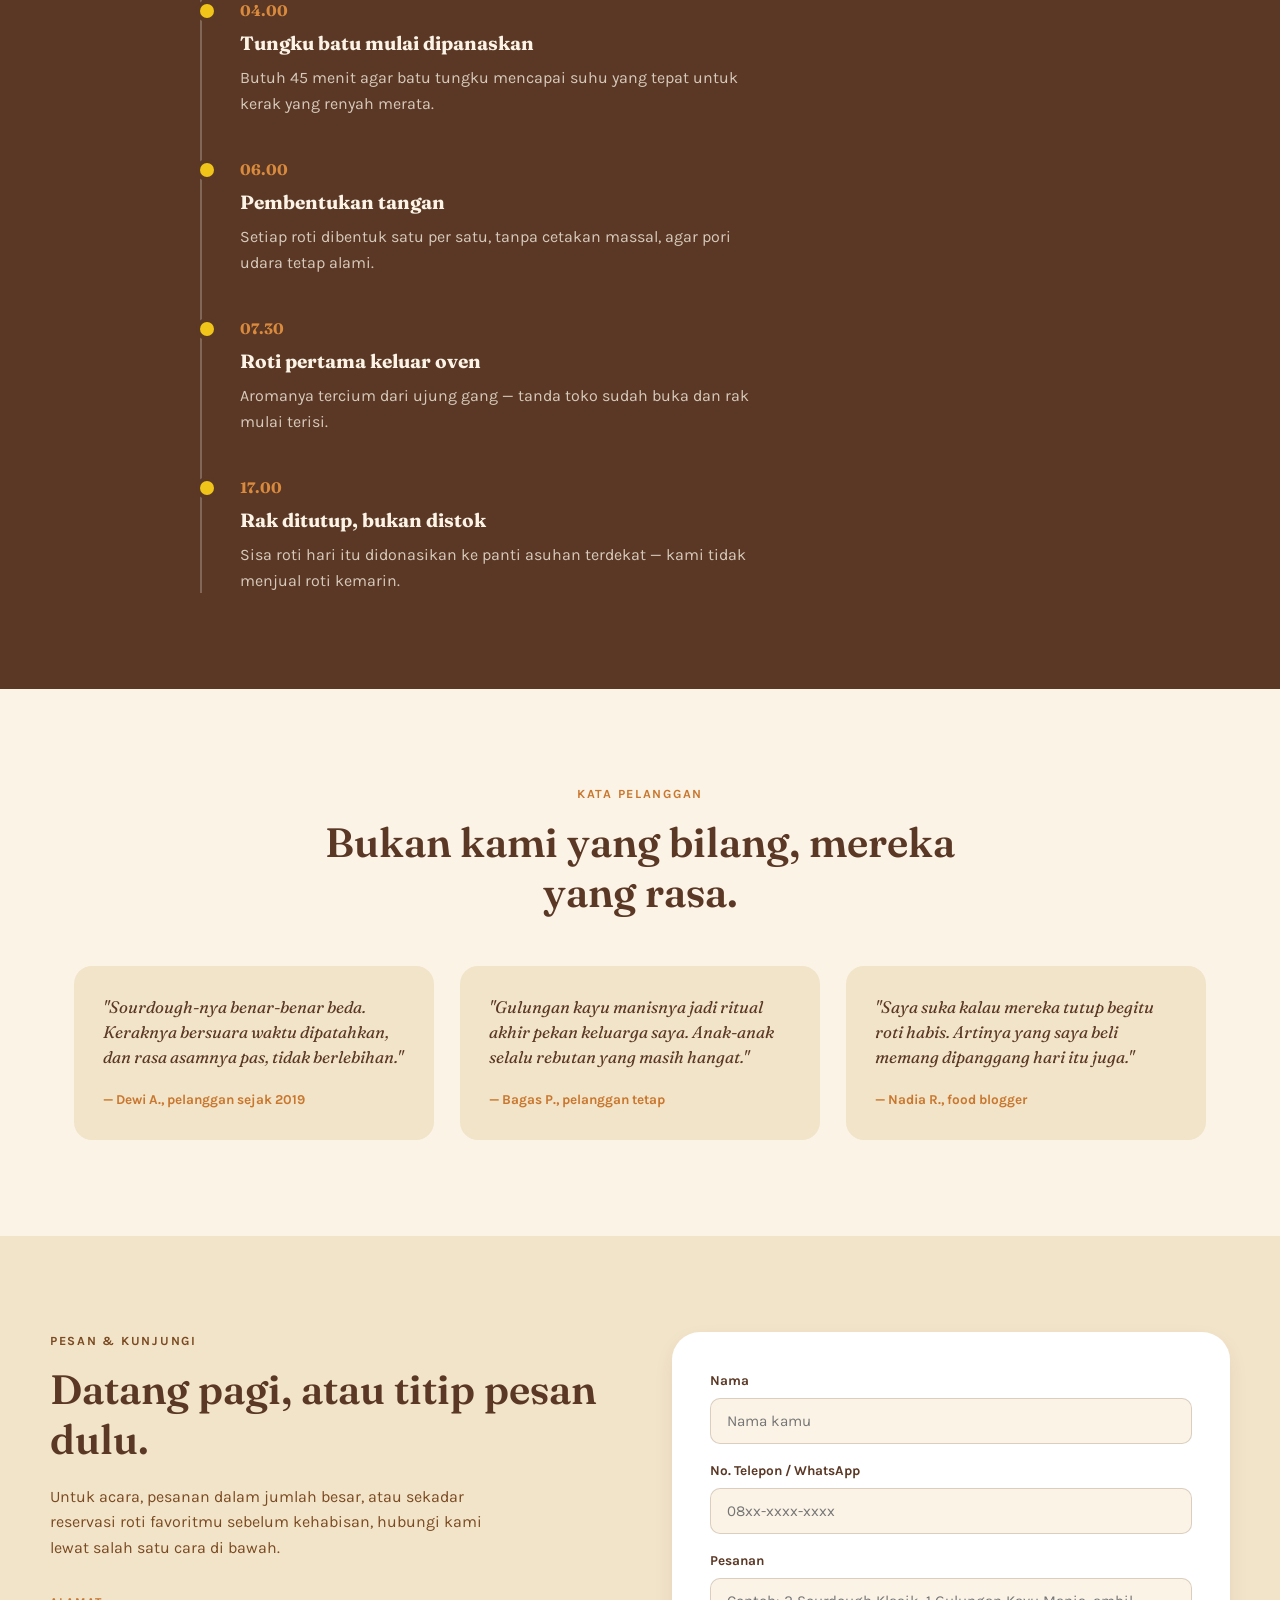
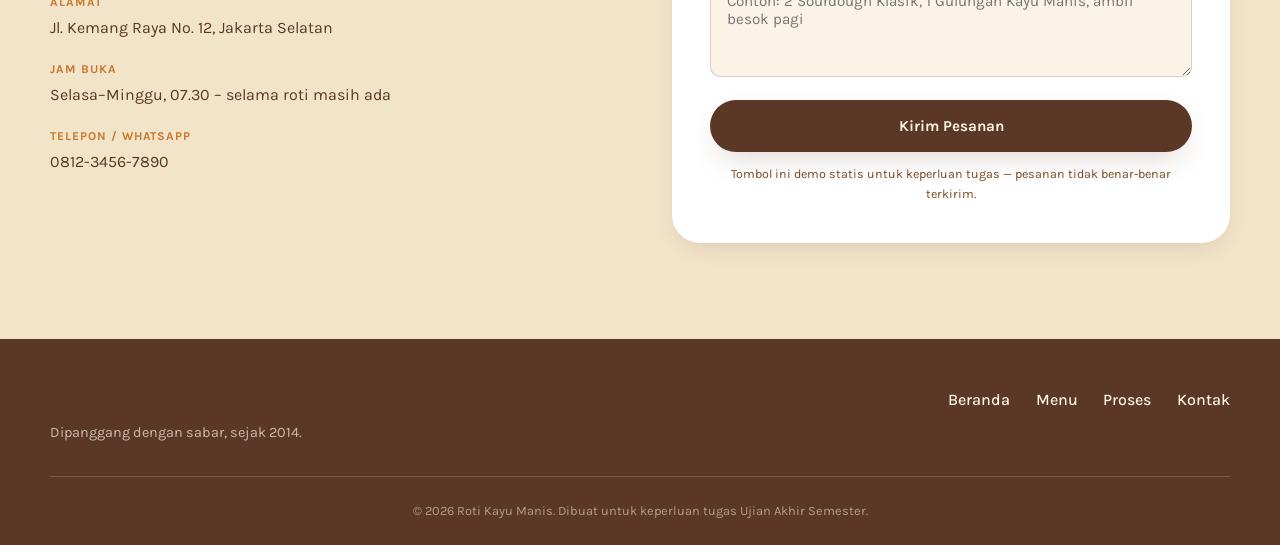
==== commit f8b1683c: "Add files via upload" ====
--- a/index.html
+++ b/index.html
@@ -38,6 +38,7 @@
       <a href="#menu">Menu</a>
       <a href="#proses">Proses</a>
       <a href="#testimoni">Kata Pelanggan</a>
+      <a href="login.html" class="nav-login">Masuk</a>
       <a href="#kontak" class="nav-cta">Pesan Sekarang</a>
     </nav>
   </div>
--- a/style.css
+++ b/style.css
@@ -161,6 +161,23 @@
 }
 .main-nav a{ position: relative; color: var(--brown-soft); transition: color 0.2s; }
 .main-nav a:hover{ color: var(--caramel); }
+.main-nav a.nav-login{
+  display: inline-flex;
+  align-items: center;
+  gap: 0.4rem;
+  font-weight: 700;
+  color: var(--brown);
+}
+.main-nav a.nav-login::before{
+  content: "";
+  width: 16px;
+  height: 16px;
+  background: var(--brown-soft);
+  -webkit-mask: url("data:image/svg+xml,%3Csvg xmlns='http://www.w3.org/2000/svg' viewBox='0 0 24 24'%3E%3Cpath d='M12 12c2.7 0 4.9-2.2 4.9-4.9S14.7 2.2 12 2.2 7.1 4.4 7.1 7.1 9.3 12 12 12zm0 2.4c-3.5 0-10.4 1.8-10.4 5.3v2.1h20.8v-2.1c0-3.5-6.9-5.3-10.4-5.3z'/%3E%3C/svg%3E") center / contain no-repeat;
+  mask: url("data:image/svg+xml,%3Csvg xmlns='http://www.w3.org/2000/svg' viewBox='0 0 24 24'%3E%3Cpath d='M12 12c2.7 0 4.9-2.2 4.9-4.9S14.7 2.2 12 2.2 7.1 4.4 7.1 7.1 9.3 12 12 12zm0 2.4c-3.5 0-10.4 1.8-10.4 5.3v2.1h20.8v-2.1c0-3.5-6.9-5.3-10.4-5.3z'/%3E%3C/svg%3E") center / contain no-repeat;
+  transition: background 0.2s;
+}
+.main-nav a.nav-login:hover::before{ background: var(--caramel); }
 .main-nav a.nav-cta{
   background: var(--caramel);
   color: var(--cream);
